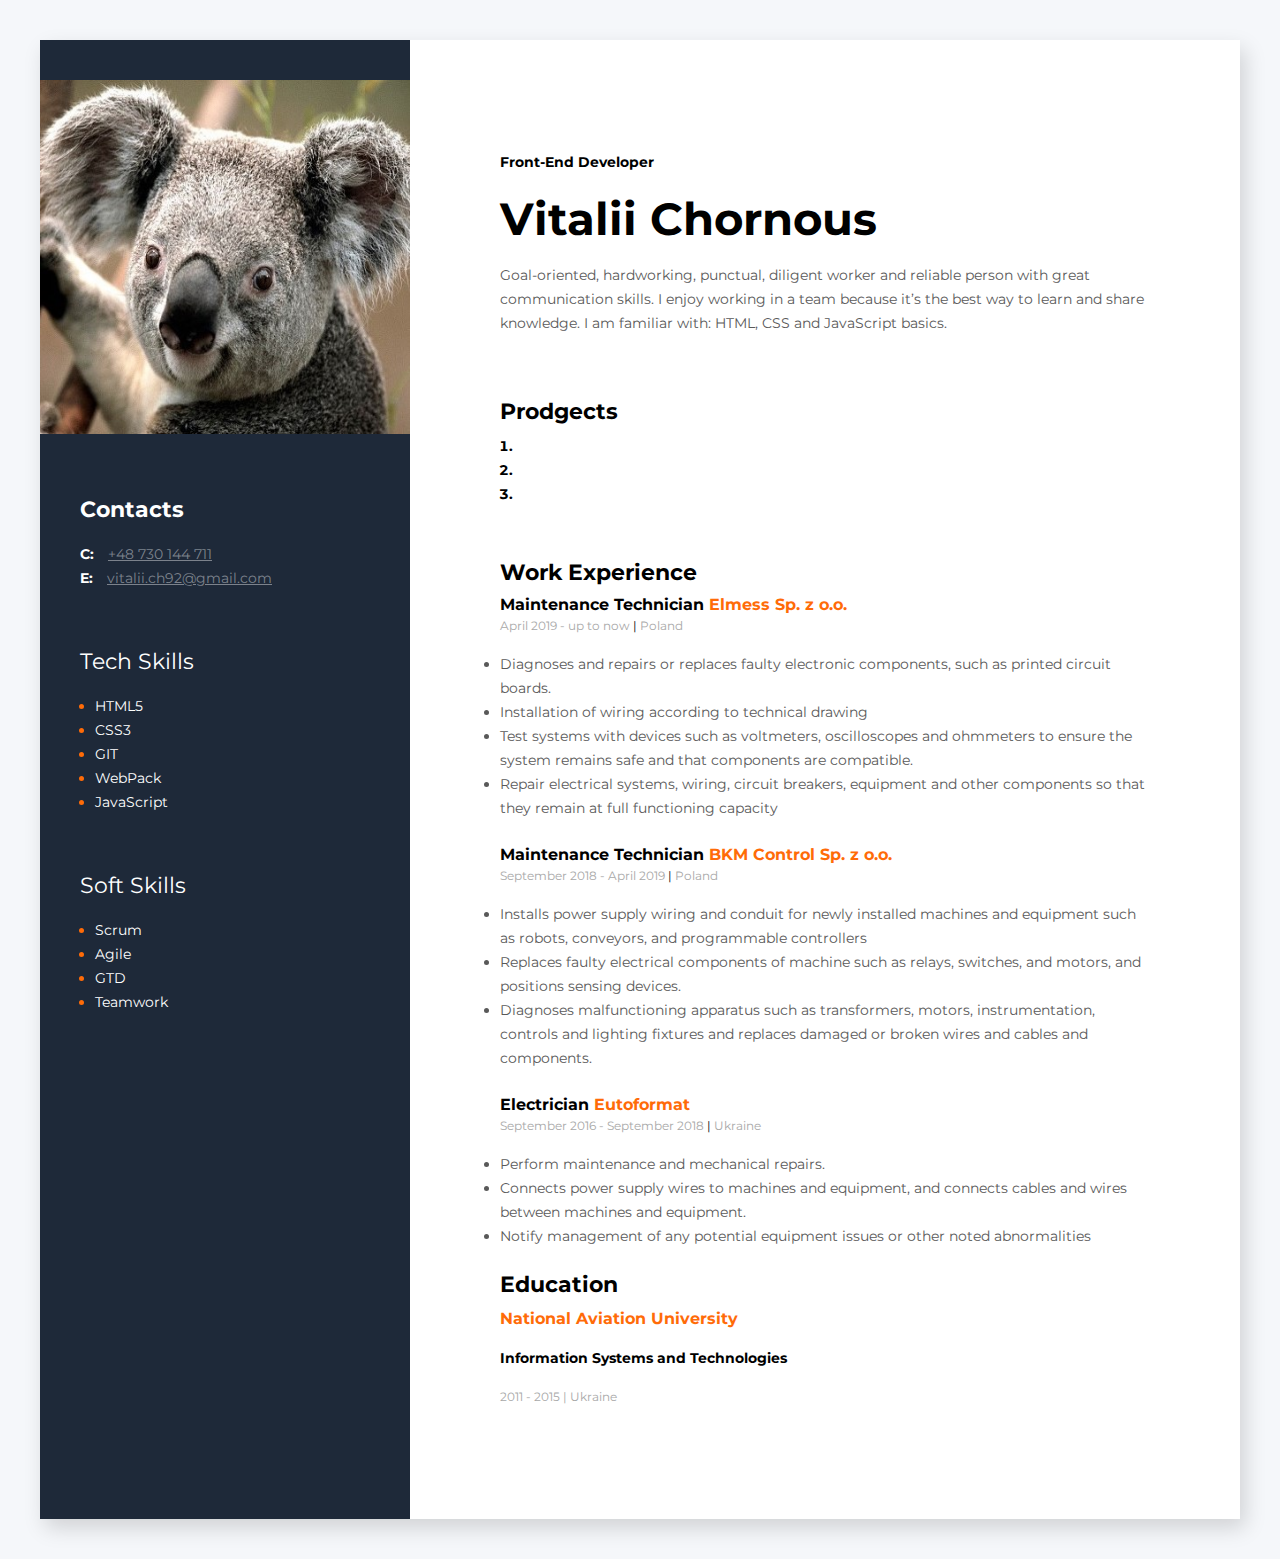
==== index.html @ c41537cb "init: start cv-html task" ====
<!DOCTYPE html>
<html lang="en">

<head>
  <meta charset="UTF-8" />
  <meta name="viewport" content="width=device-width, initial-scale=1.0" />
  <title>Document</title>
  <link rel="stylesheet" href="./css/style.css">
  <link href="https://fonts.googleapis.com/css2?family=Montserrat:wght@400;700&display=swap" rel="stylesheet">
</head>

<body>
  <!---main container-->
  <div class="wrapper">
    <aside class="sidebar">
      <img class="my-photo" src="./img/my_photo.jpg" alt="My photo">
      <!---Contacts-->
      <div class="contacts">
        <h3 class="contacts-title">Contacts</h3>
        <div>
          <span class="cotacts-link-type">C:</span> <a class="cotacts-link" href="tell:+48730144711"> +48 730 144
            711</a>
        </div>
        <div>
          <span class="cotacts-link-type">E:</span> <a class="cotacts-link" href="mailto:vitalii.ch92@gmail.com">
            vitalii.ch92@gmail.com</a>
        </div>
      </div>
      <!---Tech Skills-->
      <div class="tech-skills">
        <h3 class="tech-skils-h3">Tech Skills</h3>
        <ul>
          <li class="tech-skils-list"><span class="tech-skils-text">HTML5</span></li>
          <li class="tech-skils-list"><span class="tech-skils-text">CSS3</span></li>
          <li class="tech-skils-list"><span class="tech-skils-text">GIT</span></li>
          <li class="tech-skils-list"><span class="tech-skils-text">WebPack</span></li>
          <li class="tech-skils-list"><span class="tech-skils-text">JavaScript</span></li>

        </ul>
      </div>
      <!---Soft Skills-->
      <div class="soft-skill">
        <h3 class="soft-skill-h3">Soft Skills</h3>
        <ul class="soft-skill-ul">
          <li><span class="soft-skill-text">Scrum</span></li>
          <li><span class="soft-skill-text">Agile</span></li>
          <li><span class="soft-skill-text">GTD</span></li>
          <li><span class="soft-skill-text">Teamwork</span></li>
        </ul>
      </div>
    </aside>
    <!---about me container-->
    <div class="about-me-container">
      <div class="info">
        <h2 class="profession"> Front-End Developer</h2>
        <h1 class="name">Vitalii Chornous</h1>
        <p class="about-me">
          Goal-oriented, hardworking, punctual, diligent worker and reliable person with great communication skills.
          I enjoy working in a team because it’s the best way to learn and share knowledge. I am familiar with: HTML,
          CSS and
          JavaScript basics.
        </p>
      </div>
      <!---prodgect  container-->
      <div class="prodgects-container">
        <h3 class="about-me-h3">Prodgects</h3>
        <ol>
          <li class="prodgects-li">

          </li>
          <li class="prodgects-li">

          </li>
          <li class="prodgects-li">

          </li>
        </ol>
      </div>
      <!---Work Experience-->
      <div>
        <h3 class="about-me-h3">Work Experience</h3>
        <!---company 1 -->
        <div>
          <h4 class="profession-tile">Maintenance Technician <span class="profession-company">Elmess Sp. z o.o.</span>
          </h4>
          <span class="profession-time">April 2019 - up to now <span class="profession-devider">|</span> Poland</span>
          <ul class="profession-duties">
            <li class="profession-duties-item">
              Diagnoses and repairs or replaces faulty electronic components, such as printed circuit boards.
            </li>
            <li class="profession-duties-item">
              Installation of wiring according to technical drawing
            </li>
            <li class="profession-duties-item">
              Test systems with devices such as voltmeters, oscilloscopes and ohmmeters to ensure the system
              remains safe and that components are compatible.
            </li>
            <li class="profession-duties-item">
              Repair electrical systems, wiring, circuit breakers, equipment and other components so that they
              remain at full functioning capacity
            </li>
          </ul>
        </div>

        <!---company 2 -->
        <div>
          <h4 class="profession-tile">Maintenance Technician <span class="profession-company">BKM Control Sp. z
              o.o.</span></h4>
          <span class="profession-time">September 2018 - April 2019 <span class="profession-devider">|</span>
            Poland</span>
          <ul class="profession-duties">
            <li class="profession-duties-item">
              Installs power supply wiring and conduit for newly installed machines and equipment such as robots,
              conveyors, and programmable controllers
            </li>
            <li class="profession-duties-item">
              Replaces faulty electrical components of machine such as relays, switches, and motors, and positions
              sensing devices.
            </li>
            <li class="profession-duties-item">
              Diagnoses malfunctioning apparatus such as transformers, motors,
              instrumentation, controls and lighting fixtures and replaces damaged or broken wires and cables and
              components.
            </li>
          </ul>
        </div>
        <!---company 3 -->
        <div>
          <h4 class="profession-tile">Electrician
            <span class="profession-company">Eutoformat</span>
          </h4>
          <span class="profession-time">September 2016 - September 2018
            <span class="profession-devider">|</span>
            Ukraine
          </span>
          <ul class="profession-duties">
            <li class="profession-duties-item">
              Perform maintenance and mechanical repairs.
            </li>
            <li class="profession-duties-item">
              Connects power supply wires to machines and equipment,
              and connects cables and wires between machines and equipment.
            </li>
            <li class="profession-duties-item">
              Notify management of any potential equipment issues
              or other noted abnormalities
            </li>
          </ul>
        </div>
      </div>
      <!---Education-->
      <div>
        <h3 class="about-me-h3"> Education</h3>
        <p class="university">National Aviation University</p>
        <p class="faculty">Information Systems and Technologies</p>
        <span class="profession-time"> 2011 - 2015
          <span profession-devider>|</span> Ukraine
        </span>
      </div>
    </div>
  </div>
</body>

</html>
---- css/style.css ----
*{
    padding: 0;
    margin: 0;
    box-sizing: border-box;
}


body {
    font-family: 'Montserrat', sans-serif;
    background : #f5f7fa;
    padding-left:  20px; 
    padding-right: 20px;
    padding-top: 40px;
    padding-bottom: 40px;
}
.wrapper{
    background : #fff;
    display : flex;
    max-width: 1200px;
    margin: 0 auto;
    box-shadow: 5px 9px 20px rgba(0, 0, 0, 0.15);
}
.sidebar{
    background: #1e2939;
    width: 370px;
    padding-top: 40px;
    padding-bottom: 40px;
}
.my-photo{
    width: 370px;
    height: 354px;
}
.about-me-container{
    padding-left: 90px;
    padding-right: 90px;
    padding-top: 110px;
    padding-bottom: 110px;
}
.contacts{
    margin-left: 40px;
    margin-right: 40px;
    margin-top: 60px;
    
}
.contacts-title{
    font-size: 22px;
    font-weight: 700;
    line-height: 24px;
    color: #ffffff;
    margin-bottom: 20px;
}

.cotacts-link{
    font-size: 14px;
    font-weight: 400;
    line-height: 24px;
    color: #7c828c;
}
.cotacts-link-type{
    font-size: 14px;
    font-weight: 700;
    line-height: 24px;
    color: #fff;
    margin-right: 10px;  
}
.tech-skills{
    margin-left: 40px;
    margin-right: 40px;
    margin-top: 55px;
}
.tech-skils-h3{
    font-size: 22px;
    font-weight: 400;
    line-height: 24px;
    color: #fff;
    margin-top: 60px;
    margin-bottom: 20px;
}
.tech-skils-list{
    font-size: 14px;
    font-weight: 400;
    line-height: 24px;
    margin-left: 15px;
    color:#ff6b08;
}
.tech-skils-text{
    color: #fff;
    opacity: 0,5;
}
.soft-skill{
    margin-left: 40px;
    margin-right: 40px;
    margin-top: 55px;
}
.soft-skill-h3{
    font-size: 22px;
    font-weight: 400;
    line-height: 24px;
    color: #fff;
    margin-top: 60px;
    margin-bottom: 20px;
}
.soft-skill-ul{
    font-size: 14px;
    font-weight: 400;
    line-height: 24px;
    margin-left: 15px;
    color:#ff6b08;
}
.soft-skill-text{
    color: #fff;
    opacity: 0,5;
}
.profession{
    font-size: 14px;
    font-weight: 700;
    line-height: 24px;
    }
.name{
    font-size: 45px;
    font-weight: 700;
    line-height: 89px;
}
.about-me{
    font-size: 14px;
    font-weight: 400;
    line-height: 24px;
    color: #595959;
}
.info{
    margin-bottom: 65px;
}
.about-me-h3{
    font-size: 22px;
    font-weight: 700;
    line-height: 24px;
    margin-bottom: 10px;
}

.tech-name{
    color: #595959;
    font-size: 14px;
    font-weight: 400;
    line-height: 24px;
}
.prodgects-li{
    font-size: 14px;
    font-weight: 700;
    line-height: 24px;
    margin-left: 17px;
}
.prodgects-container{
    margin-bottom: 55px;
}
.profession-title{
    font-size: 16px;
    font-weight: 700;
    line-height: 24px;
    margin-bottom: 15px;
    margin-top: 10px;
}
.profession-company{
    color: #ff6b08;
}
.profession-time{
    color: #a8a8a8;
    font-size: 12px;
    font-weight: 400;
    line-height: 24px;
}
.profession-devider{
    color: black;
}
.profession-duties{
  margin-top: 14px;
  margin-bottom: 25px;
}
.profession-duties-item{
    font-size: 14px;
    font-weight: 400;
    line-height: 24px;
    color: #595959;
    
}
.university{
    color: #ff6b08;
    font-size: 16px;
    font-weight: 700;
    line-height: 24px;
    margin-bottom: 15px;
}
.faculty{
    font-size: 14px;
    font-weight: 700;
    line-height: 24px;
    margin-bottom: 15px;
}
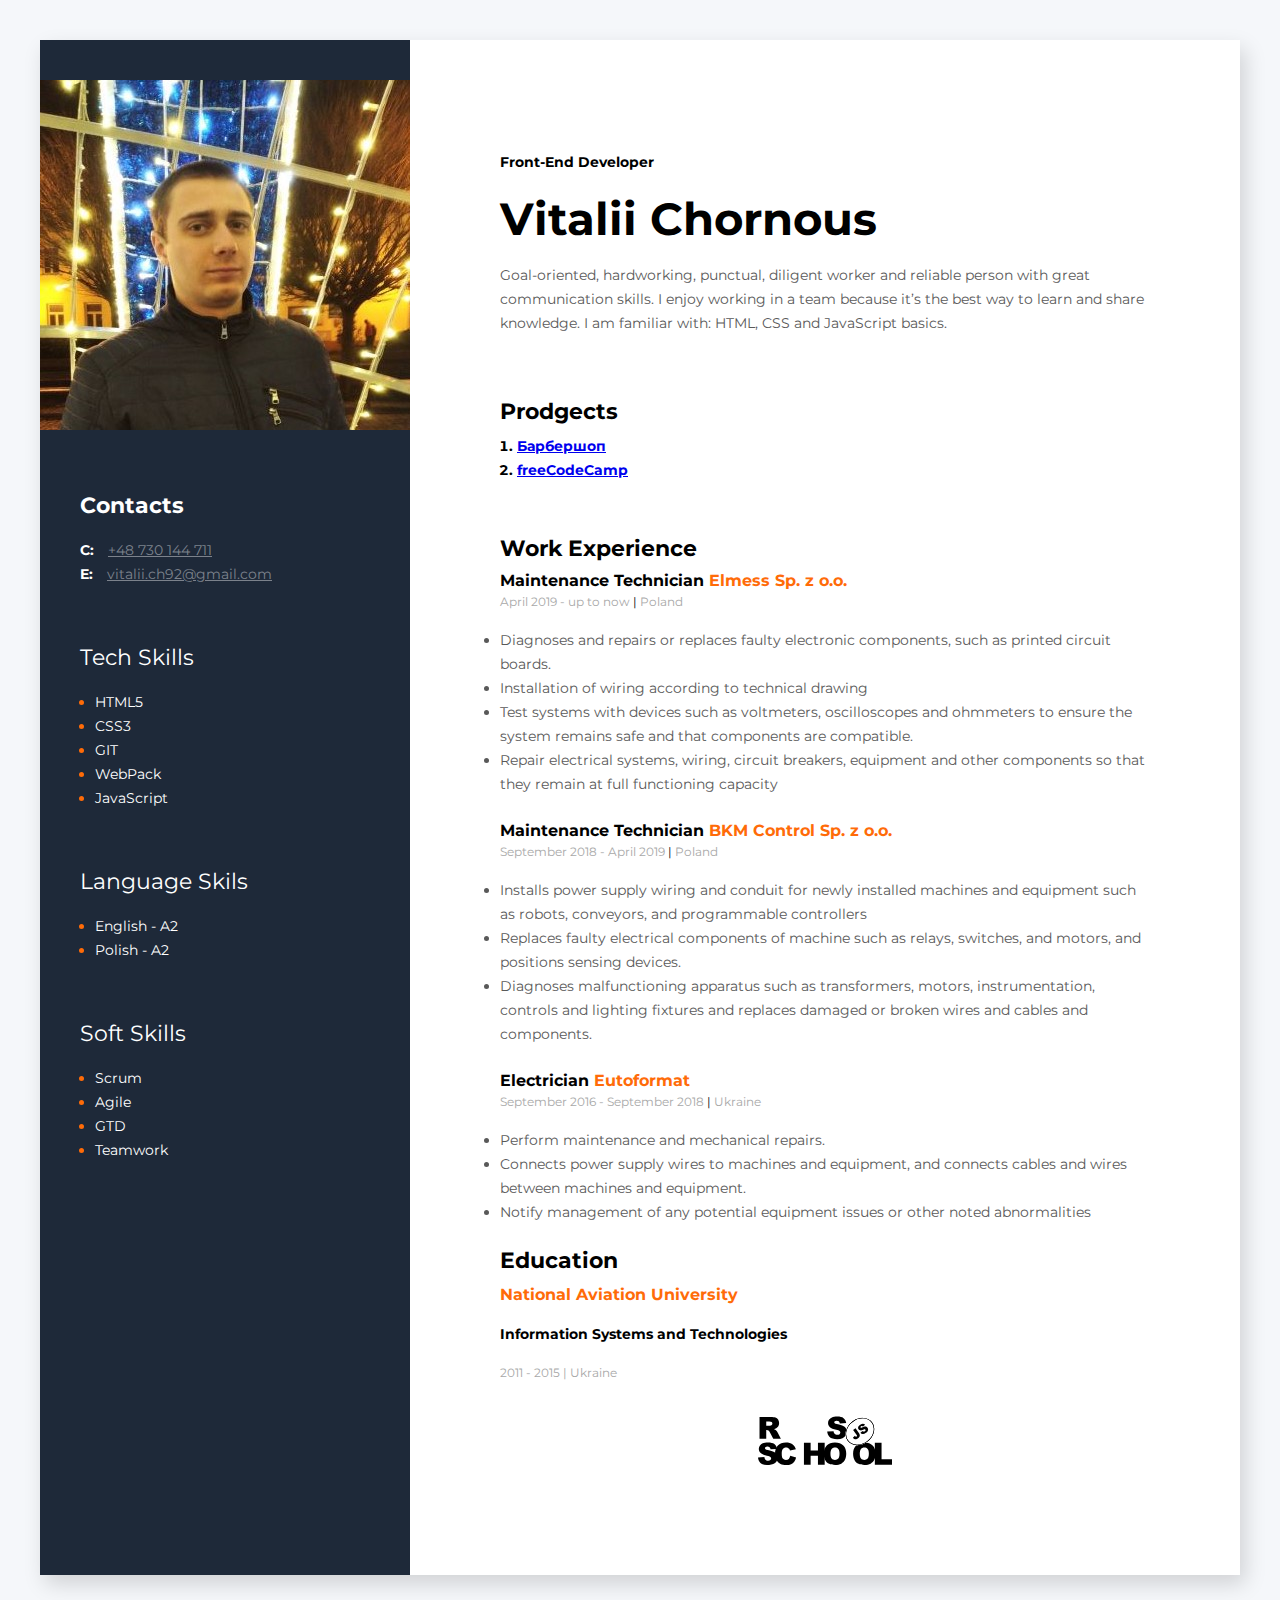
==== commit a28e8476: "fix: fix bugs" ====
--- a/index.html
+++ b/index.html
@@ -11,154 +11,166 @@
 
 <body>
   <!---main container-->
-  <div class="wrapper">
-    <aside class="sidebar">
-      <img class="my-photo" src="./img/my_photo.jpg" alt="My photo">
-      <!---Contacts-->
-      <div class="contacts">
-        <h3 class="contacts-title">Contacts</h3>
-        <div>
-          <span class="cotacts-link-type">C:</span> <a class="cotacts-link" href="tell:+48730144711"> +48 730 144
-            711</a>
-        </div>
-        <div>
-          <span class="cotacts-link-type">E:</span> <a class="cotacts-link" href="mailto:vitalii.ch92@gmail.com">
-            vitalii.ch92@gmail.com</a>
-        </div>
-      </div>
-      <!---Tech Skills-->
-      <div class="tech-skills">
-        <h3 class="tech-skils-h3">Tech Skills</h3>
-        <ul>
-          <li class="tech-skils-list"><span class="tech-skils-text">HTML5</span></li>
-          <li class="tech-skils-list"><span class="tech-skils-text">CSS3</span></li>
-          <li class="tech-skils-list"><span class="tech-skils-text">GIT</span></li>
-          <li class="tech-skils-list"><span class="tech-skils-text">WebPack</span></li>
-          <li class="tech-skils-list"><span class="tech-skils-text">JavaScript</span></li>
-
-        </ul>
-      </div>
-      <!---Soft Skills-->
-      <div class="soft-skill">
-        <h3 class="soft-skill-h3">Soft Skills</h3>
-        <ul class="soft-skill-ul">
-          <li><span class="soft-skill-text">Scrum</span></li>
-          <li><span class="soft-skill-text">Agile</span></li>
-          <li><span class="soft-skill-text">GTD</span></li>
-          <li><span class="soft-skill-text">Teamwork</span></li>
-        </ul>
-      </div>
-    </aside>
-    <!---about me container-->
-    <div class="about-me-container">
-      <div class="info">
-        <h2 class="profession"> Front-End Developer</h2>
-        <h1 class="name">Vitalii Chornous</h1>
-        <p class="about-me">
-          Goal-oriented, hardworking, punctual, diligent worker and reliable person with great communication skills.
-          I enjoy working in a team because it’s the best way to learn and share knowledge. I am familiar with: HTML,
-          CSS and
-          JavaScript basics.
-        </p>
-      </div>
-      <!---prodgect  container-->
-      <div class="prodgects-container">
-        <h3 class="about-me-h3">Prodgects</h3>
-        <ol>
-          <li class="prodgects-li">
-
-          </li>
-          <li class="prodgects-li">
-
-          </li>
-          <li class="prodgects-li">
-
-          </li>
-        </ol>
-      </div>
-      <!---Work Experience-->
-      <div>
-        <h3 class="about-me-h3">Work Experience</h3>
-        <!---company 1 -->
-        <div>
-          <h4 class="profession-tile">Maintenance Technician <span class="profession-company">Elmess Sp. z o.o.</span>
-          </h4>
-          <span class="profession-time">April 2019 - up to now <span class="profession-devider">|</span> Poland</span>
-          <ul class="profession-duties">
-            <li class="profession-duties-item">
-              Diagnoses and repairs or replaces faulty electronic components, such as printed circuit boards.
+  <main>
+    <div class="wrapper">
+      <aside class="sidebar">
+        <figure>
+          <img class="my-photo" src="./img/my_photo.jpg" alt="My photo">
+        </figure>
+        <!---Contacts-->
+        <div class="contacts">
+          <h3 class="contacts-title">Contacts</h3>
+          <ul class="contacts-list">
+            <li>
+              <span class="cotacts-link-type">C:</span> <a class="cotacts-link" href="tell:+48730144711"> +48 730 144
+                711</a>
             </li>
-            <li class="profession-duties-item">
-              Installation of wiring according to technical drawing
-            </li>
-            <li class="profession-duties-item">
-              Test systems with devices such as voltmeters, oscilloscopes and ohmmeters to ensure the system
-              remains safe and that components are compatible.
-            </li>
-            <li class="profession-duties-item">
-              Repair electrical systems, wiring, circuit breakers, equipment and other components so that they
-              remain at full functioning capacity
+            <li>
+              <span class="cotacts-link-type">E:</span> <a class="cotacts-link" href="mailto:vitalii.ch92@gmail.com">
+                vitalii.ch92@gmail.com</a>
             </li>
           </ul>
         </div>
-
-        <!---company 2 -->
-        <div>
-          <h4 class="profession-tile">Maintenance Technician <span class="profession-company">BKM Control Sp. z
-              o.o.</span></h4>
-          <span class="profession-time">September 2018 - April 2019 <span class="profession-devider">|</span>
-            Poland</span>
-          <ul class="profession-duties">
-            <li class="profession-duties-item">
-              Installs power supply wiring and conduit for newly installed machines and equipment such as robots,
-              conveyors, and programmable controllers
-            </li>
-            <li class="profession-duties-item">
-              Replaces faulty electrical components of machine such as relays, switches, and motors, and positions
-              sensing devices.
-            </li>
-            <li class="profession-duties-item">
-              Diagnoses malfunctioning apparatus such as transformers, motors,
-              instrumentation, controls and lighting fixtures and replaces damaged or broken wires and cables and
-              components.
-            </li>
+        <!---Tech Skills-->
+        <div class="tech-skills">
+          <h3 class="tech-skils-h3">Tech Skills</h3>
+          <ul>
+            <li class="tech-skils-list"><span class="tech-skils-text">HTML5</span></li>
+            <li class="tech-skils-list"><span class="tech-skils-text">CSS3</span></li>
+            <li class="tech-skils-list"><span class="tech-skils-text">GIT</span></li>
+            <li class="tech-skils-list"><span class="tech-skils-text">WebPack</span></li>
+            <li class="tech-skils-list"><span class="tech-skils-text">JavaScript</span></li>
           </ul>
         </div>
-        <!---company 3 -->
-        <div>
-          <h4 class="profession-tile">Electrician
-            <span class="profession-company">Eutoformat</span>
-          </h4>
-          <span class="profession-time">September 2016 - September 2018
-            <span class="profession-devider">|</span>
-            Ukraine
-          </span>
-          <ul class="profession-duties">
-            <li class="profession-duties-item">
-              Perform maintenance and mechanical repairs.
-            </li>
-            <li class="profession-duties-item">
-              Connects power supply wires to machines and equipment,
-              and connects cables and wires between machines and equipment.
-            </li>
-            <li class="profession-duties-item">
-              Notify management of any potential equipment issues
-              or other noted abnormalities
-            </li>
+        <div class="tech-skills">
+          <h3 class="tech-skils-h3">Language Skils</h3>
+          <ul>
+            <li class="tech-skils-list"><span class="tech-skils-text">English - A2</span></li>
+            <li class="tech-skils-list"><span class="tech-skils-text">Polish - A2</span></li>
           </ul>
         </div>
-      </div>
-      <!---Education-->
-      <div>
-        <h3 class="about-me-h3"> Education</h3>
-        <p class="university">National Aviation University</p>
-        <p class="faculty">Information Systems and Technologies</p>
-        <span class="profession-time"> 2011 - 2015
-          <span profession-devider>|</span> Ukraine
-        </span>
-      </div>
+        <!---Soft Skills-->
+        <div class="soft-skill">
+          <h3 class="soft-skill-h3">Soft Skills</h3>
+          <ul class="soft-skill-ul">
+            <li><span class="soft-skill-text">Scrum</span></li>
+            <li><span class="soft-skill-text">Agile</span></li>
+            <li><span class="soft-skill-text">GTD</span></li>
+            <li><span class="soft-skill-text">Teamwork</span></li>
+          </ul>
+        </div>
+      </aside>
+      <!---about me container-->
+      <section class="about-me-container">
+        <div class="info">
+          <h2 class="profession"> Front-End Developer</h2>
+          <h1 class="name">Vitalii Chornous</h1>
+          <p class="about-me">
+            Goal-oriented, hardworking, punctual, diligent worker and reliable person with great communication skills.
+            I enjoy working in a team because it’s the best way to learn and share knowledge. I am familiar with: HTML,
+            CSS and
+            JavaScript basics.
+          </p>
+        </div>
+        <!---prodgect  container-->
+        <div class="prodgects-container">
+          <h3 class="about-me-h3">Prodgects</h3>
+          <ol>
+            <li class="prodgects-li">
+              <a href="https://chv92.github.io/barber/">Барбершоп</a>
+            </li>
+            <li class="prodgects-li">
+              <a href="https://chv92.github.io/freeCodeCamp/Tribute/">freeCodeCamp</a>
+            </li>
+          </ol>
+        </div>
+        <!---Work Experience-->
+        <div>
+          <h3 class="about-me-h3">Work Experience</h3>
+          <!---company 1 -->
+          <div>
+            <h4 class="profession-tile">Maintenance Technician <span class="profession-company">Elmess Sp. z o.o.</span>
+            </h4>
+            <span class="profession-time">April 2019 - up to now <span class="profession-devider">|</span> Poland</span>
+            <ul class="profession-duties">
+              <li class="profession-duties-item">
+                Diagnoses and repairs or replaces faulty electronic components, such as printed circuit boards.
+              </li>
+              <li class="profession-duties-item">
+                Installation of wiring according to technical drawing
+              </li>
+              <li class="profession-duties-item">
+                Test systems with devices such as voltmeters, oscilloscopes and ohmmeters to ensure the system
+                remains safe and that components are compatible.
+              </li>
+              <li class="profession-duties-item">
+                Repair electrical systems, wiring, circuit breakers, equipment and other components so that they
+                remain at full functioning capacity
+              </li>
+            </ul>
+          </div>
+
+          <!---company 2 -->
+          <div>
+            <h4 class="profession-tile">Maintenance Technician <span class="profession-company">BKM Control Sp. z
+                o.o.</span></h4>
+            <span class="profession-time">September 2018 - April 2019 <span class="profession-devider">|</span>
+              Poland</span>
+            <ul class="profession-duties">
+              <li class="profession-duties-item">
+                Installs power supply wiring and conduit for newly installed machines and equipment such as robots,
+                conveyors, and programmable controllers
+              </li>
+              <li class="profession-duties-item">
+                Replaces faulty electrical components of machine such as relays, switches, and motors, and positions
+                sensing devices.
+              </li>
+              <li class="profession-duties-item">
+                Diagnoses malfunctioning apparatus such as transformers, motors,
+                instrumentation, controls and lighting fixtures and replaces damaged or broken wires and cables and
+                components.
+              </li>
+            </ul>
+          </div>
+          <!---company 3 -->
+          <div>
+            <h4 class="profession-tile">Electrician
+              <span class="profession-company">Eutoformat</span>
+            </h4>
+            <span class="profession-time">September 2016 - September 2018
+              <span class="profession-devider">|</span>
+              Ukraine
+            </span>
+            <ul class="profession-duties">
+              <li class="profession-duties-item">
+                Perform maintenance and mechanical repairs.
+              </li>
+              <li class="profession-duties-item">
+                Connects power supply wires to machines and equipment,
+                and connects cables and wires between machines and equipment.
+              </li>
+              <li class="profession-duties-item">
+                Notify management of any potential equipment issues
+                or other noted abnormalities
+              </li>
+            </ul>
+          </div>
+        </div>
+        <!---Education-->
+        <div>
+          <h3 class="about-me-h3"> Education</h3>
+          <p class="university">National Aviation University</p>
+          <p class="faculty">Information Systems and Technologies</p>
+          <span class="profession-time"> 2011 - 2015
+            <span profession-devider>|</span> Ukraine
+          </span>
+        </div>
+        <footer>
+          <a href="https://rs.school/js/"> <img class="logo" src="./img/rs_school_js.svg" alt="logo-Rs-School"></a>
+        </footer>
+      </section>
     </div>
-  </div>
+  </main>
 </body>
 
 </html>--- a/css/style.css
+++ b/css/style.css
@@ -28,7 +28,7 @@
 }
 .my-photo{
     width: 370px;
-    height: 354px;
+    height: 350px;
 }
 .about-me-container{
     padding-left: 90px;
@@ -42,6 +42,10 @@
     margin-top: 60px;
     
 }
+.contacts-list {
+list-style: none;
+
+}
 .contacts-title{
     font-size: 22px;
     font-weight: 700;
@@ -194,4 +198,14 @@
     font-weight: 700;
     line-height: 24px;
     margin-bottom: 15px;
+}
+footer {
+   margin-top: 30px;
+}
+.logo {
+    height: 50px;
+    display: block;
+    margin-left: auto;
+    margin-right: auto 
+    
 }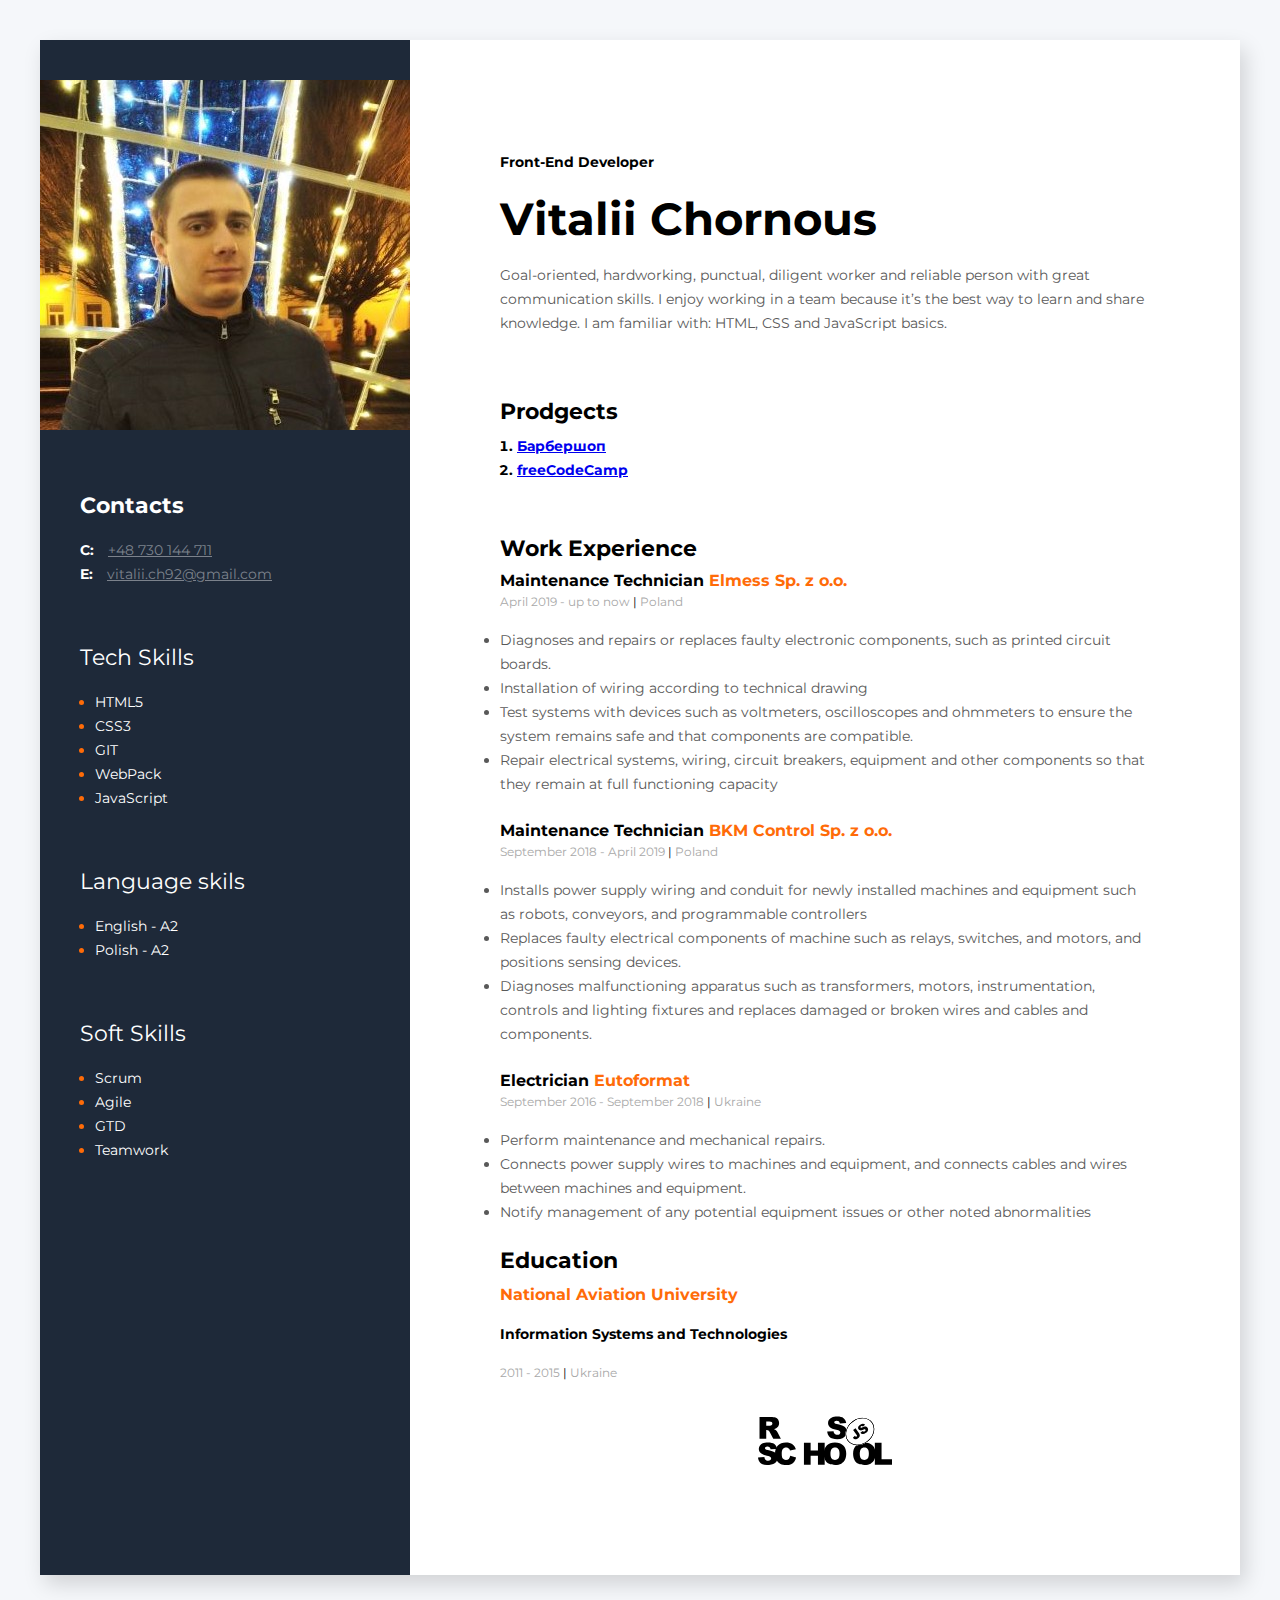
==== commit b61c4b4c: "fix: validation error" ====
--- a/index.html
+++ b/index.html
@@ -43,7 +43,7 @@
           </ul>
         </div>
         <div class="tech-skills">
-          <h3 class="tech-skils-h3">Language Skils</h3>
+          <h3 class="tech-skils-h3">Language skils</h3>
           <ul>
             <li class="tech-skils-list"><span class="tech-skils-text">English - A2</span></li>
             <li class="tech-skils-list"><span class="tech-skils-text">Polish - A2</span></li>
@@ -162,7 +162,7 @@
           <p class="university">National Aviation University</p>
           <p class="faculty">Information Systems and Technologies</p>
           <span class="profession-time"> 2011 - 2015
-            <span profession-devider>|</span> Ukraine
+            <span class="profession-devider">|</span> Ukraine
           </span>
         </div>
         <footer>
